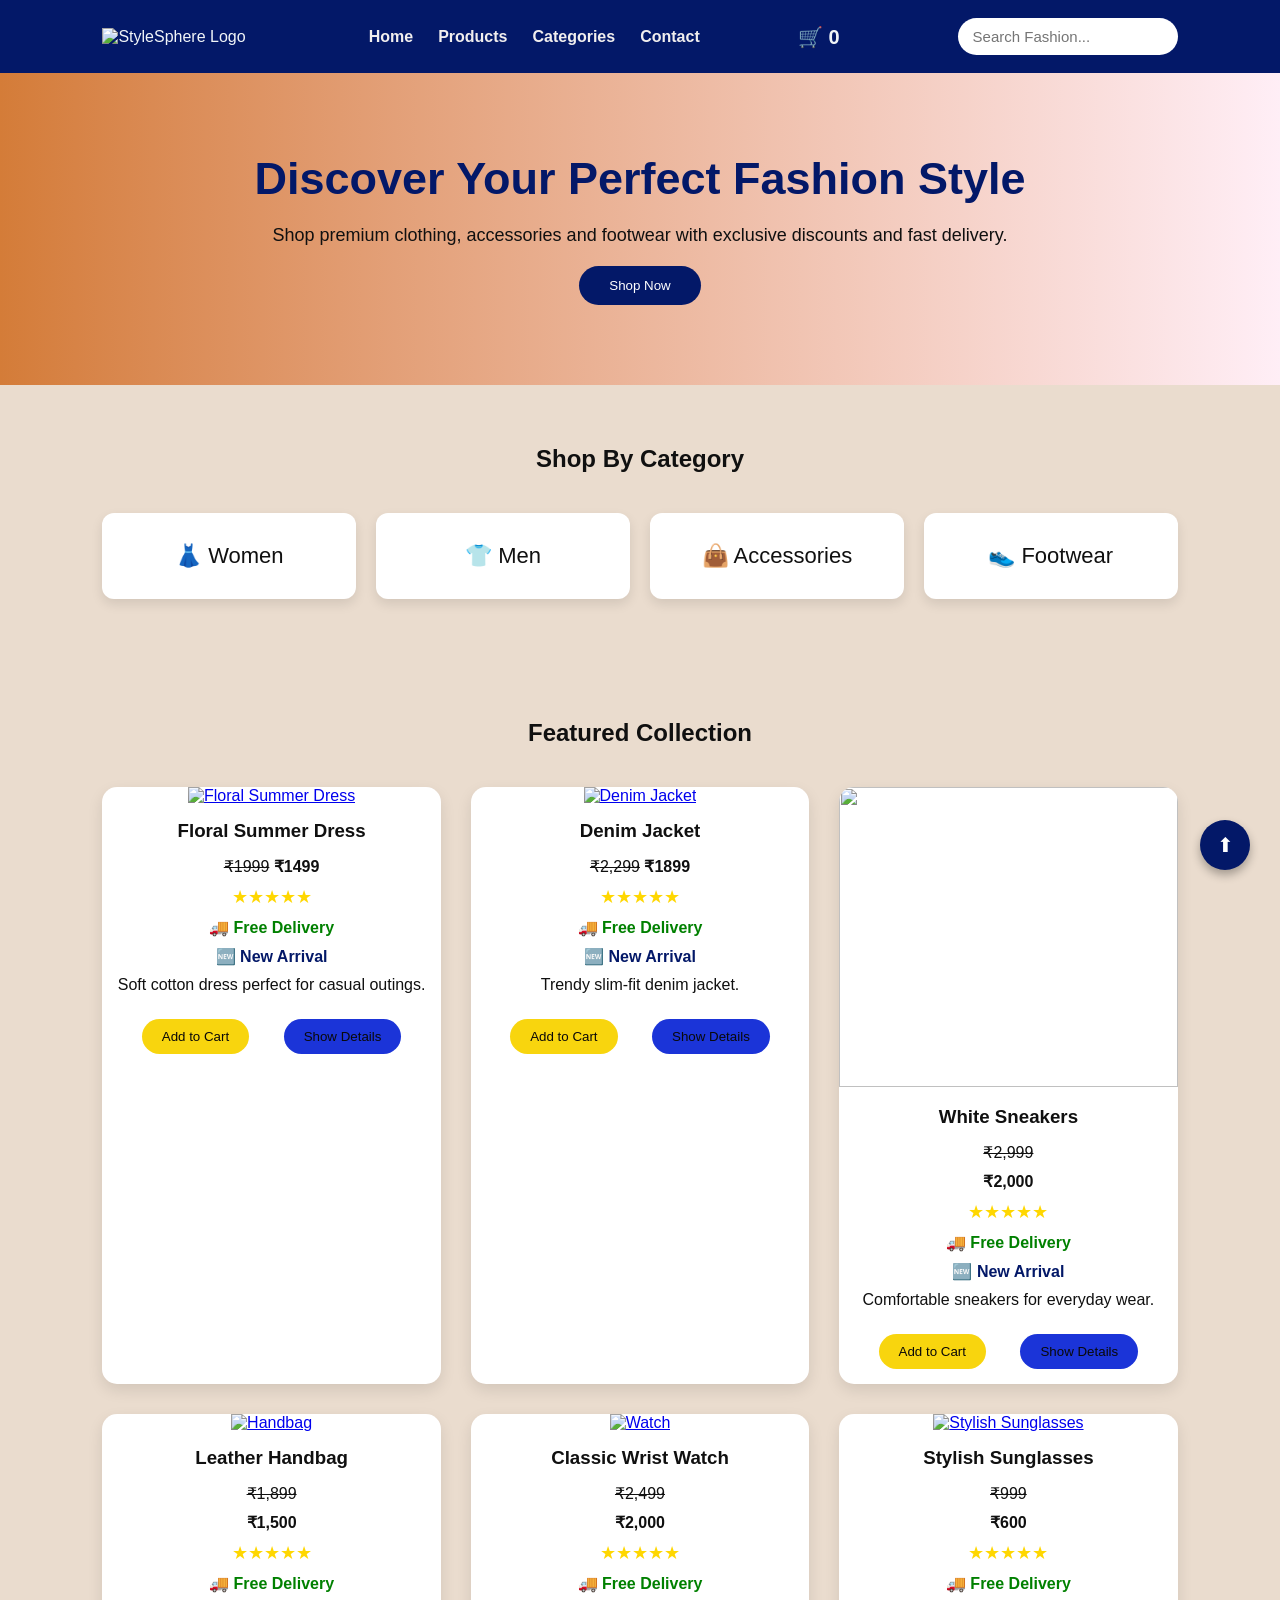
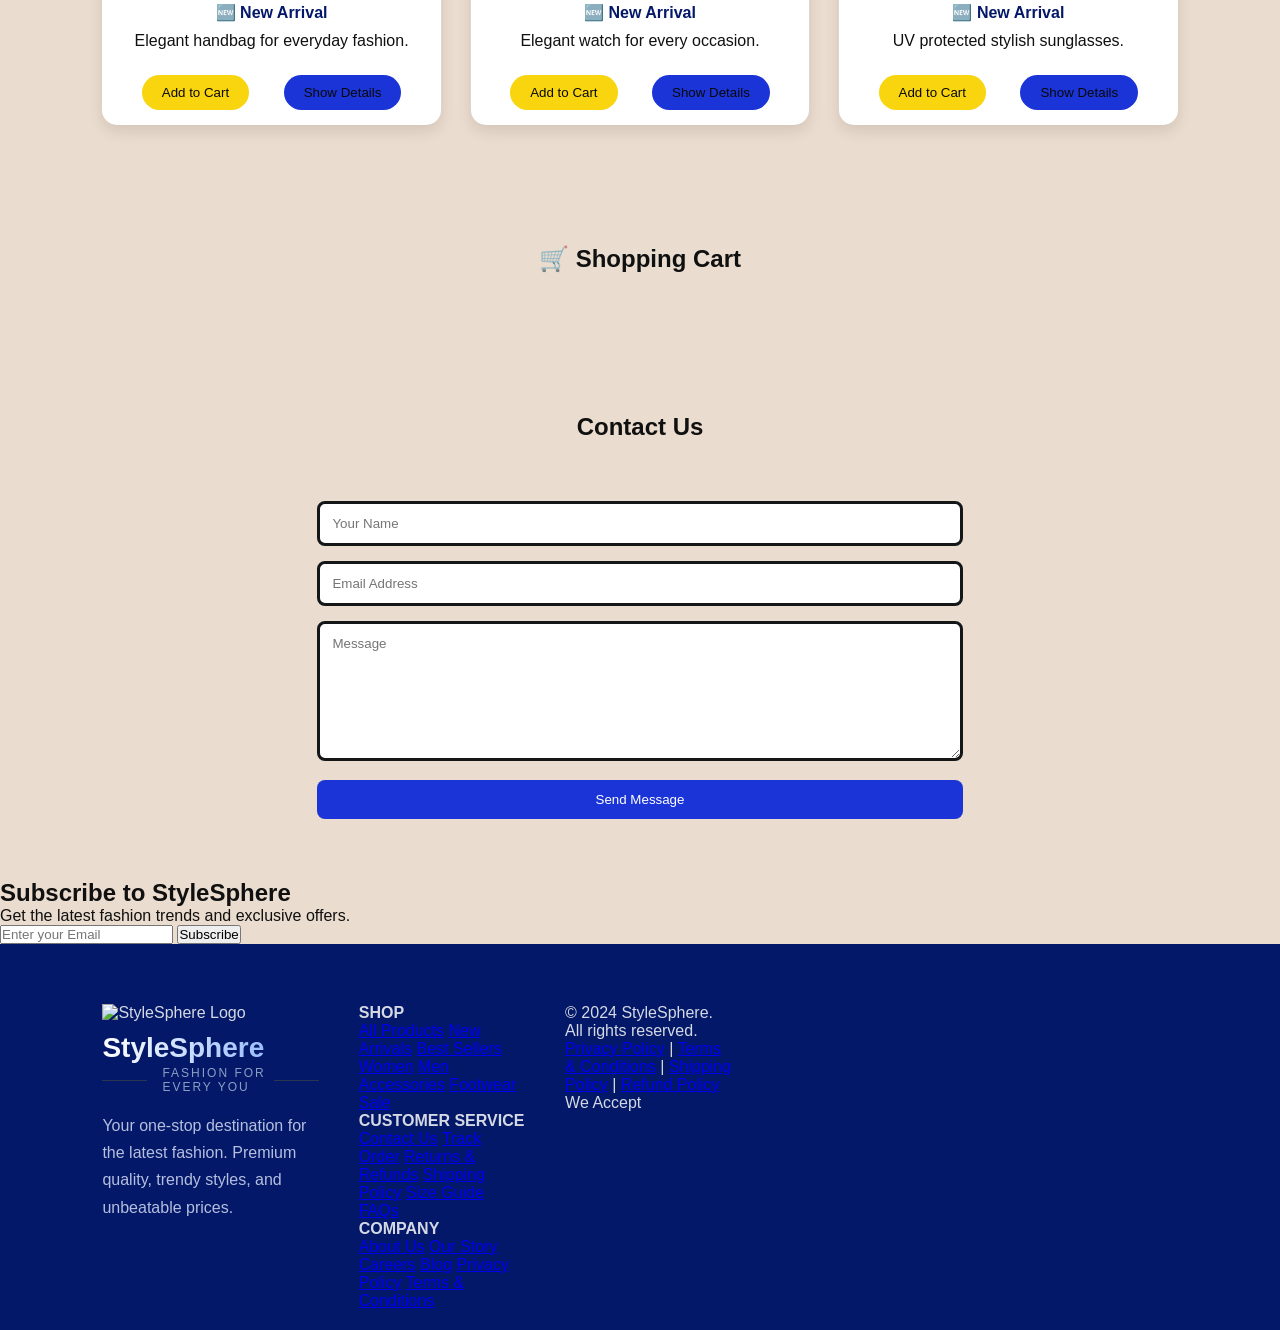
==== index.html @ 3c27be88 "Initial commit - StyleSphere Fashion Store" ====
<!DOCTYPE html>
<html lang="en">
<head>
    <meta charset="UTF-8">
    <meta name="viewport" content="width=device-width, initial-scale=1.0">
    <title>StyleSphere | Fashion Store</title>

    <link rel="stylesheet" href="style.css">
</head>

<body>

    <!-- Navigation -->

    <header>

        <div class="logo">
            <img src="logo.png" alt="StyleSphere Logo">
        </div>
        <nav>
            <ul>
                <li><a href="#">Home</a></li>
                <li><a href="#products">Products</a></li>
                <li><a href="#categories">Categories</a></li>
                <li><a href="#contact">Contact</a></li>
            </ul>
        </nav>
        <div class="cart">
            🛒 <span id="cart-count">0</span>
        </div>
        
        <div class="search-box">
           <input type="text" id="search" placeholder="Search Fashion..." onkeyup="searchProducts()">
        </div>
    </header>



    <!-- Hero Section -->

    <section class="hero">
        <h2>Discover Your Perfect Fashion Style</h2>
        <p>
            Shop premium clothing, accessories and footwear with exclusive discounts and fast delivery.
        </p>
        <button onclick="document.getElementById('products').scrollIntoView({behavior:'smooth'})">
    Shop Now
</button>
    </section>



    <!-- Categories -->

    <section id="categories">

        <h2>Shop By Category</h2>
        <div class="category-box">
            <div id="women">👗 Women</div>
            <div id="men">👕 Men</div>
            <div id="accessories">👜 Accessories</div>
            <div id="footwear">👟 Footwear</div>
        </div>

    </section>



    <!-- Products -->

    <section id="products">
        <h2>Featured Collection</h2>
        <div class="product-container">

            <!--Product 1-->

            <div class="product-card">
                <a href="https://images.unsplash.com/photo-1496747611176-843222e1e57c?auto=format&fit=crop&w=500&q=80"
     alt="Floral Summer Dress" target="_self">
                <img src="https://images.unsplash.com/photo-1496747611176-843222e1e57c?auto=format&fit=crop&w=500&q=80"
     alt="Floral Summer Dress">
                </a>
                <h3>Floral Summer Dress</h3>

                <p>
                <del>₹1999</del>
                <b style="color:#101010;"> ₹1499</b>
                </p>
                <p style="color:gold;font-size:18px;">
★★★★★
</p>
<p style="color:green;font-weight:bold;">
🚚 Free Delivery
</p>
<p style="color:#031868; font-weight:bold;">
    🆕 New Arrival
</p>
                <p class="description">
                    Soft cotton dress perfect for casual outings.
                </p>

                <button class="cart-btn" onclick="addToCart(this)">
                    Add to Cart
                </button>
                <button class="details-btn" onclick="toggleDetails(this)">
                Show Details
            </button>

            <p class="extra-details" style="display:none;">
                ✔ Premium Cotton Fabric <br>
                ✔ Free Delivery <br>
                ✔ Easy Returns
            </p>

            </div>
            
            <!--Product 2-->

            <div class="product-card">
                <a href="https://images.pexels.com/photos/1040945/pexels-photo-1040945.jpeg?auto=compress&cs=tinysrgb&w=600"
     alt="Denim Jacket" target="_self">
                <img src="https://images.pexels.com/photos/1040945/pexels-photo-1040945.jpeg?auto=compress&cs=tinysrgb&w=600" alt="Denim Jacket">
                </a>
                <h3>Denim Jacket</h3>

                <p><del>₹2,299</del>
<b style="color:#0f0f10;">₹1899</b></p>
<p style="color:gold;font-size:18px;">
★★★★★
</p>
<p style="color:green;font-weight:bold;">
🚚 Free Delivery
</p>
<p style="color:#031868; font-weight:bold;">
    🆕 New Arrival
</p>
                <p class="description">
                    Trendy slim-fit denim jacket.
                </p>

                <button class="cart-btn" onclick="addToCart(this)">
                    Add to Cart</button>
                <button class="details-btn" onclick="toggleDetails(this)">
                Show Details
                </button>

                <p class="extra-details" style="display:none;">
                ✔ Comfortable Fit <br>
                ✔ Premium Denim <br>
                ✔ 1 Year Warranty
            </p>

            </div>

            <!--Product 3-->

            <div class="product-card">
                <a href="https://images.unsplash.com/photo-1542291026-7eec264c27ff?auto=format&fit=crop&w=500&q=80"
      target="_self">
                <img src="https://images.unsplash.com/photo-1542291026-7eec264c27ff?auto=format&fit=crop&w=500&q=80"> </a>
                <h3>White Sneakers</h3>
                <p><del>₹2,999</del></p>
                <b style="color:#101010;"> ₹2,000</b>
                <p style="color:gold;font-size:18px;">
★★★★★
</p>
<p style="color:green;font-weight:bold;">
🚚 Free Delivery
</p>
<p style="color:#031868; font-weight:bold;">
    🆕 New Arrival
</p>
                <p class="description">
                    Comfortable sneakers for everyday wear.
                </p>
                <button class="cart-btn" onclick="addToCart(this)">
                    Add to Cart
                </button>
                <button class="details-btn" onclick="toggleDetails(this)">
                Show Details
            </button>

            <p class="extra-details" style="display:none;">
                ✔ Lightweight <br>
                ✔ Water Resistant <br>
                ✔ Cushioned Sole
            </p>

            </div>

        <!--product 4-->
        <div class="product-card">
        <a href="https://images.unsplash.com/photo-1584917865442-de89df76afd3?auto=format&fit=crop&w=500&q=80" target="_self">
<img src="https://images.unsplash.com/photo-1584917865442-de89df76afd3?auto=format&fit=crop&w=500&q=80" alt="Handbag">
</a>
<h3>Leather Handbag</h3>

<p><del>₹1,899</del></p>
<b style="color:#101010;"> ₹1,500</b>
<p style="color:gold;font-size:18px;">
★★★★★
</p>
<p style="color:green;font-weight:bold;">
🚚 Free Delivery
</p>
<p style="color:#031868; font-weight:bold;">
    🆕 New Arrival
</p>
<p class="description">
Elegant handbag for everyday fashion.
</p>

<button class="cart-btn" onclick="addToCart(this)">
Add to Cart
</button>

<button class="details-btn" onclick="toggleDetails(this)">
Show Details
</button>

<p class="extra-details" style="display:none;">
✔ Premium Leather <br>
✔ Spacious <br>
✔ One Year Warranty
</p>

</div>
  <!--product 5-->

    <div class="product-card">
<a href="https://images.unsplash.com/photo-1523170335258-f5ed11844a49?auto=format&fit=crop&w=500&q=80" alt="Watch">
<img src="https://images.unsplash.com/photo-1523170335258-f5ed11844a49?auto=format&fit=crop&w=500&q=80" alt="Watch">
</a>
<h3>Classic Wrist Watch</h3>

<p><del>₹2,499</del></p>

<b style="color:#101010;"> ₹2,000</b>
<p style="color:gold;font-size:18px;">
★★★★★
</p>
<p style="color:green;font-weight:bold;">
🚚 Free Delivery
</p>
<p style="color:#031868; font-weight:bold;">
    🆕 New Arrival
</p>
<p class="description">
Elegant watch for every occasion.
</p>

<button class="cart-btn" onclick="addToCart(this)">
Add to Cart
</button>

<button class="details-btn" onclick="toggleDetails(this)">
Show Details
</button>

<p class="extra-details" style="display:none;">
✔ Water Resistant <br>
✔ Stainless Steel <br>
✔ Premium Finish
</p>

</div>

<!--Product 6-->

<div class="product-card">
<a href="https://images.unsplash.com/photo-1511499767150-a48a237f0083?auto=format&fit=crop&w=500&q=80" alt="Stylish Sunglasses">
<img src="https://images.unsplash.com/photo-1511499767150-a48a237f0083?auto=format&fit=crop&w=500&q=80" alt="Stylish Sunglasses">
</a>
<h3>Stylish Sunglasses</h3>

<p><del>₹999</del></p>
<b style="color:#101010;"> ₹600</b>
<p style="color:gold;font-size:18px;">
★★★★★
</p>
<p style="color:green;font-weight:bold;">
🚚 Free Delivery
</p>
<p style="color:#031868; font-weight:bold;">
    🆕 New Arrival
</p>
<p class="description">
UV protected stylish sunglasses.
</p>

<button class="cart-btn" onclick="addToCart(this)">
Add to Cart
</button>

<button class="details-btn" onclick="toggleDetails(this)">
Show Details
</button>

<p class="extra-details" style="display:none;">
✔ UV Protection <br>
✔ Lightweight <br>
✔ Trendy Design
</p>

</div>

</div>
    </section>

    <!-- Shopping Cart -->

<section id="shopping-cart">

    <h2>🛒 Shopping Cart</h2>

    <ul id="cart-items"></ul>

</section>
    <!-- Contact -->

    <section id="contact">
        <h2>Contact Us</h2>

        <form>
            
            <input type="text"
                   placeholder="Your Name"
                   required>
                 
            <input type="email"
                   placeholder="Email Address"
            required>       
            <textarea
                placeholder="Message" required></textarea>
            <button type="submit">
                Send Message
            </button>
        </form>
    </section>

<section class="newsletter">

<h2>Subscribe to StyleSphere</h2>

<p>
Get the latest fashion trends and exclusive offers.
</p>

<input type="email" placeholder="Enter your Email">

<button onclick="window.location.href='comingsoon.html'">
Subscribe
</button>

</section>

<footer class="footer">

  <div class="footer-container">
    <!-- Left Section -->
    <div class="footer-about">
      <div class="footer-logo">
        <img src="logo.png" alt="StyleSphere Logo" class="footer-logo-img">
        <div class="footer-logo-text">
          <h2>StyleSphere</h2>
          <p>FASHION FOR EVERY YOU</p>
        </div>
      </div>
      <p class="footer-description">
        Your one-stop destination for the latest fashion. Premium quality, trendy styles, and unbeatable prices.
      </p>
      <div class="footer-socials">
        <a href="#" aria-label="Facebook"><i class="fab fa-facebook-f"></i></a>
        <a href="#" aria-label="Instagram"><i class="fab fa-instagram"></i></a>
        <a href="#" aria-label="Twitter"><i class="fab fa-twitter"></i></a>
        <a href="#" aria-label="Pinterest"><i class="fab fa-pinterest-p"></i></a>
      </div>
    </div>

    <!-- Links -->
    <div class="footer-links">
      <div class="footer-col">
        <h4>SHOP</h4>
        <a href="#">All Products</a>
        <a href="#">New Arrivals</a>
        <a href="#">Best Sellers</a>
        <a href="#">Women</a>
        <a href="#">Men</a>
        <a href="#">Accessories</a>
        <a href="#">Footwear</a>
        <a href="#">Sale</a>
      </div>

      <div class="footer-col">
        <h4>CUSTOMER SERVICE</h4>
        <a href="#">Contact Us</a>
        <a href="#">Track Order</a>
        <a href="#">Returns & Refunds</a>
        <a href="#">Shipping Policy</a>
        <a href="#">Size Guide</a>
        <a href="#">FAQs</a>
      </div>

      <div class="footer-col">
        <h4>COMPANY</h4>
        <a href="#">About Us</a>
        <a href="#">Our Story</a>
        <a href="#">Careers</a>
        <a href="#">Blog</a>
        <a href="#">Privacy Policy</a>
        <a href="#">Terms & Conditions</a>
      </div>

     
    </div>

    <div class="footer-bottom">
      <div class="footer-bottom-left">
        © 2024 StyleSphere. All rights reserved.
        <div class="footer-bottom-links">
          <a href="#">Privacy Policy</a>
          <span>|</span>
          <a href="#">Terms & Conditions</a>
          <span>|</span>
          <a href="#">Shipping Policy</a>
          <span>|</span>
          <a href="#">Refund Policy</a>
        </div>
      </div>

      <div class="footer-bottom-right">
        <span>We Accept</span>
        <div class="payment-methods">
          <i class="fab fa-cc-visa" title="Visa"></i>
          <i class="fab fa-cc-mastercard" title="Mastercard"></i>
          <i class="fab fa-cc-amex" title="American Express"></i>
          <i class="fab fa-cc-paypal" title="PayPal"></i>
          <i class="fas fa-credit-card" title="UPI"></i>
        </div>
      </div>
    </div>
  </div>
</footer>

<button id="topBtn" onclick="window.scrollTo({top:0,behavior:'smooth'})">
    ⬆
</button>
    <script src="script.js"></script>

</body>
</html>
---- style.css ----
*{
    margin:0;
    padding:0;
    box-sizing:border-box;
    font-family:Arial, sans-serif;
}


body{
    background:oklch(90.193% 0.02427 67.421);
    color:#101010;
}

/* Header */

header{
    display:flex;
    justify-content:space-between;
    align-items:center;
    padding:18px 8%;
    background:#031868;
    color:rgb(241, 245, 248);
    position:sticky;
    top:0;
}

.logo h1{
    font-size:30px;
}
.logo img{
    width:150px;
    height:auto;
}

nav ul{
    display:flex;
    list-style:none;
}

nav ul li{
    margin-left:25px;
}

nav ul li a{
    text-decoration:none;
    color:rgb(241, 238, 238);
    font-weight:bold;
    transition:.3s;
}

nav ul li a:hover{
    color:#191617;
}

.cart{
    font-size:20px;
    font-weight:bold;
}

/* Hero */

.hero{
    text-align:center;
    padding:80px 20px;
    background:linear-gradient(to right,oklch(67.03% 0.13614 55.114),#ffeef6);
}

.hero h2{
    font-size:45px;
    color:#031868;
}

.hero p{
    margin:20px 0;
    font-size:18px;
}

.hero button{
    padding:12px 30px;
    border:none;
    background:#031868;
    color:white;
    border-radius:30px;
    cursor:pointer;
    transition:.3s;
}

.hero button:hover{
    background:#0613cf;
    transform:scale(1.05);
}

/* Categories */

#categories{
    padding:60px 8%;
}

#categories h2{
    text-align:center;
    margin-bottom:40px;
}

.category-box{
    display:grid;
    grid-template-columns:repeat(4,1fr);
    gap:20px;
}

.category-box div{
    background:white;
    padding:30px;
    text-align:center;
    border-radius:12px;
    box-shadow:0 5px 12px rgba(0,0,0,.1);
    font-size:22px;
    transition:.3s;
}

.category-box div:hover{
    transform:translateY(-8px);
}

/* Products */

#products{
    padding:60px 8%;
}

#products h2{
    text-align:center;
    margin-bottom:40px;
}

.product-container{
    display:grid;
    grid-template-columns:repeat(3,1fr);
    gap:30px;
}

.product-card{
    background:white;
    border-radius:15px;
    overflow:hidden;
    text-align:center;
    box-shadow:0 6px 15px rgba(0,0,0,.1);
    transition:.3s;
}

.product-card:hover{
    transform:translateY(-10px);
}

.product-card img{
    width:100%;
    height:300px;
    object-fit:cover;
}

.product-card h3{
    margin:15px 0;
}

.product-card p{
    margin:10px;
}

.product-card button{
    margin:15px;
    padding:10px 20px;
    background:#f8d50e;
    color:rgb(10, 9, 9);
    border:none;
    border-radius:25px;
    cursor:pointer;
    transition:.3s;
}

.product-card button:hover{
    background:#f8d50e;
}

/* Contact */

#contact{
    padding:60px 8%;
}

#contact h2{
    text-align:center;
    margin-bottom:60px;
}

form{
    width:60%;
    margin:auto;
}

form input,
form textarea{
    width:100%;
    margin-bottom:15px;
    padding:12px;
    border:3px solid #141617;
    border-radius:8px;
}

form textarea{
    height:140px;
}

form button{
    width:100%;
    padding:12px;
    border:none;
    background:#1b34d8;
    color:white;
    border-radius:8px;
    cursor:pointer;
}

/* Footer */

/* Footer */
.footer {
  background: #031868; /* dark blue */
  color: #d5d9e3;
  padding: 60px 8% 20px;
  font-family: 'Poppins', sans-serif;
}

.footer-container {
  display: grid;
  grid-template-columns: 1.3fr 1fr 1fr 1fr 1.2fr;
  gap: 40px;
  align-items: flex-start;
}

.footer-logo-img {
  height: 50px;
}

.footer-logo-text h2 {
  font-size: 28px;
  margin: 10px 0 2px;
  background: linear-gradient(90deg, #ffffff, #7aa7ff);
  -webkit-background-clip: text;
  -webkit-text-fill-color: transparent;
}

.footer-logo-text p {
  font-size: 12px;
  letter-spacing: 2px;
  color: #8aa0c3;
  position: relative;
  padding-left: 60px;
}

.footer-logo-text p::before,
.footer-logo-text p::after {
  content: '';
  position: absolute;
  top: 50%;
  width: 45px;
  height: 1px;
  background: #2a3550;
}

.footer-logo-text p::before {
  left: 0;
}

.footer-logo-text p::after {
  left: auto;
  right: 0;
}

.footer-description {
  margin: 18px 0 20px;
  color: #b6bfdf;
  line-height: 1.7;
  max-width: 280px;
}

.footer-socials {
  display: flex;
  gap: 14px;
}
/* Search Box */
.search-box{
    margin-left:20px;
}
.search-box input{
    padding:10px 15px;
    width:220px;
    border:none;
    border-radius:25px;
    outline:none;
    font-size:15px;
    transition:0.3s;
}

.search-box input:focus{
    width:250px;
    box-shadow:0 0 10px rgba(255,255,255,0.8);
}

/* Details Button */

.details-btn{
    background:#1b34d8 !important;
}

.details-btn:hover{
    background:#1b34d8 !important;
}

.extra-details{
    color:#666;
    font-size:14px;
    line-height:25px;
    margin-bottom:15px;
}

/* Shopping Cart */

#shopping-cart{
    padding:60px 8%;
}

#shopping-cart h2{
    text-align:center;
    margin-bottom:20px;
}

#cart-items{
    list-style:none;
    max-width:500px;
    margin:auto;
    padding:0;
}

#cart-items li{
    background:white;
    margin:10px 0;
    padding:15px;
    border-radius:10px;
    box-shadow:0 4px 8px rgba(0,0,0,0.1);
}
/* Responsive */

@media(max-width:900px){

.product-container{
    grid-template-columns:1fr;
}

.category-box{
    grid-template-columns:1fr 1fr;
}

header{
    flex-direction:column;
}

nav ul{
    margin:20px 0;
    flex-direction:column;
    text-align:center;
}

nav ul li{
    margin:10px 0;
}

form{
    width:90%;
}

.hero h2{
    font-size:35px;
}


}
#topBtn{
    position:fixed;
    bottom:30px;
    right:30px;
    width:50px;
    height:50px;
    border:none;
    border-radius:50%;
    background:#031868;
    color:white;
    font-size:20px;
    cursor:pointer;
    box-shadow:0 5px 10px rgba(0,0,0,.3);
    transition:.3s;
}

#topBtn:hover{
    transform:scale(1.1);
    background:#0613cf;
}
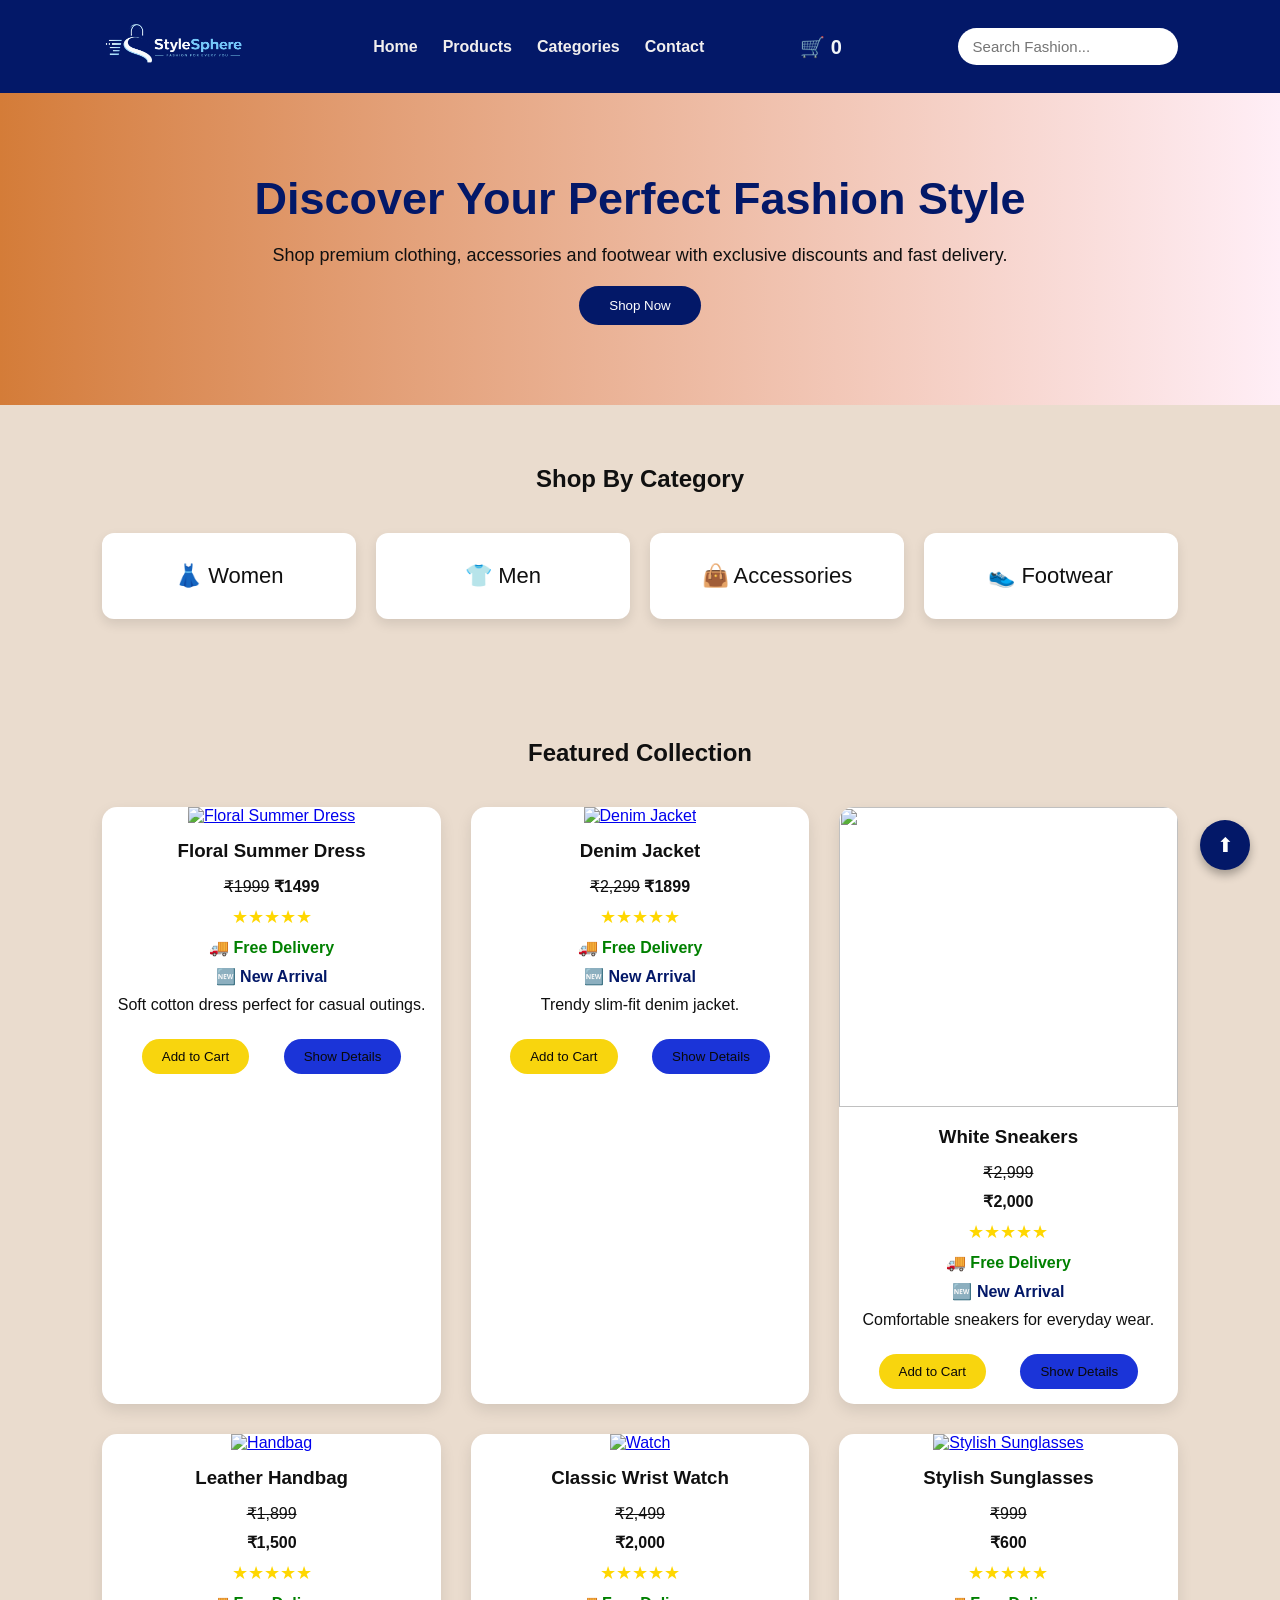
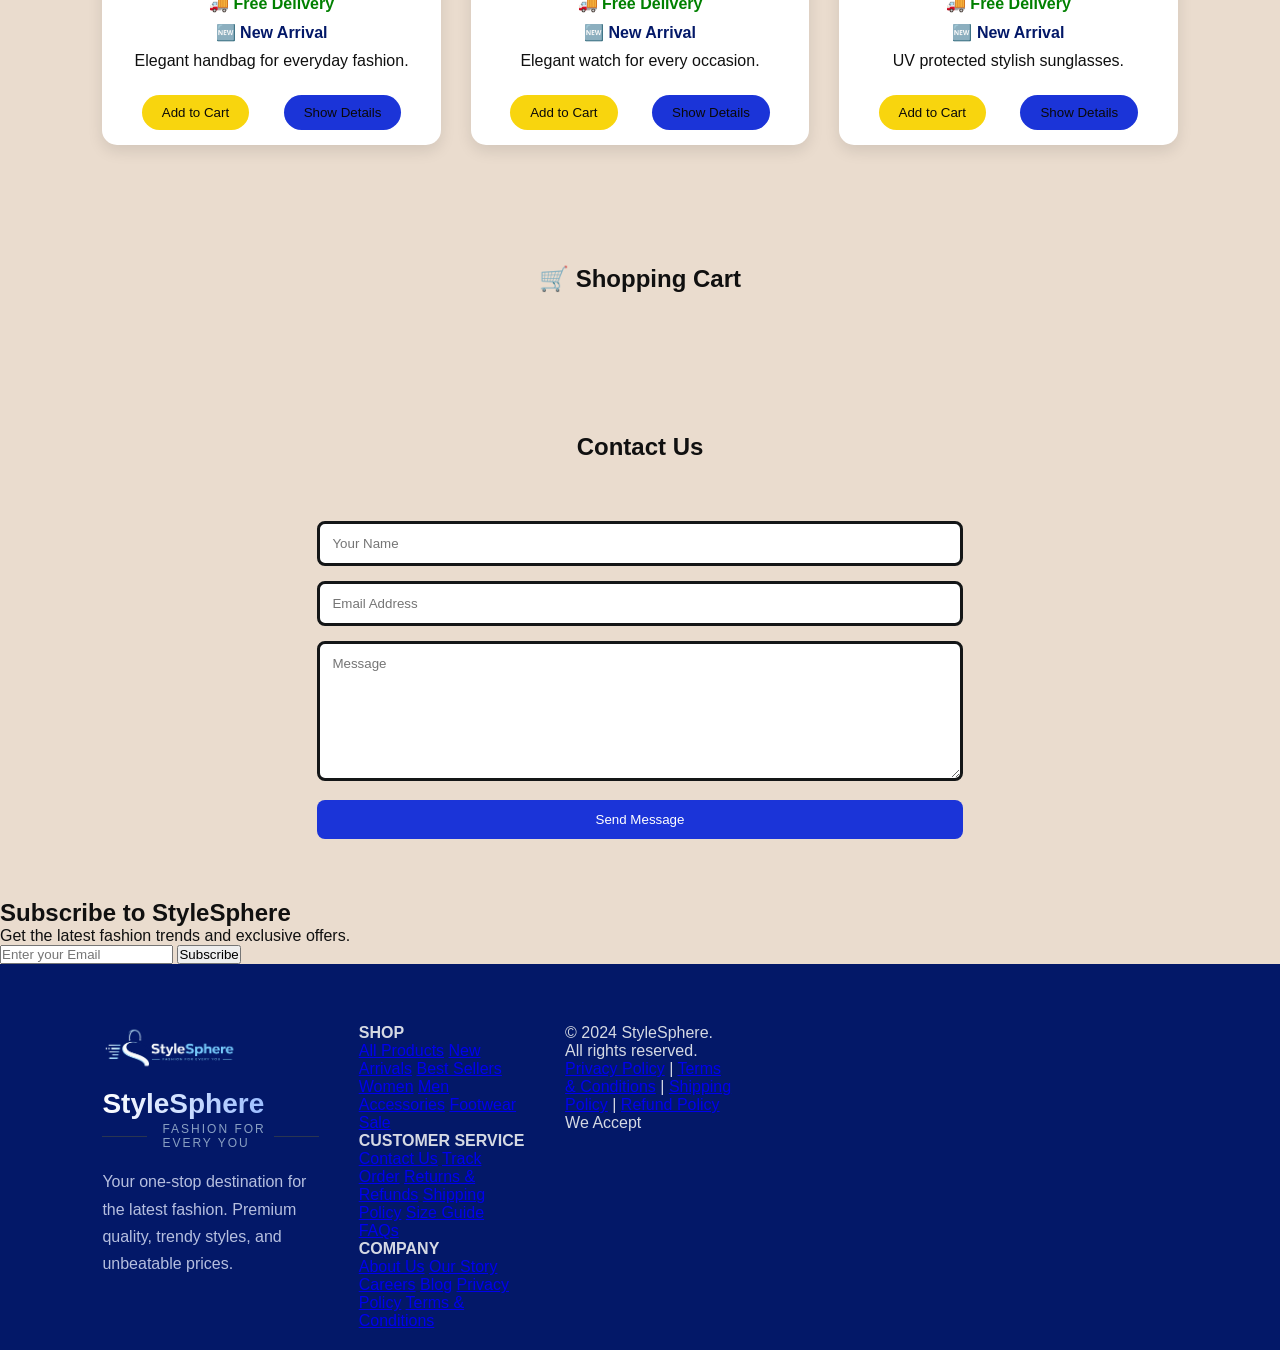
==== commit 8bf6c374: "Update index.html" ====
--- a/index.html
+++ b/index.html
@@ -15,7 +15,7 @@
     <header>
 
         <div class="logo">
-            <img src="logo.png" alt="StyleSphere Logo">
+            <img src="./logo.png" alt="StyleSphere Logo">
         </div>
         <nav>
             <ul>
@@ -448,4 +448,4 @@
     <script src="script.js"></script>
 
 </body>
-</html>+</html>
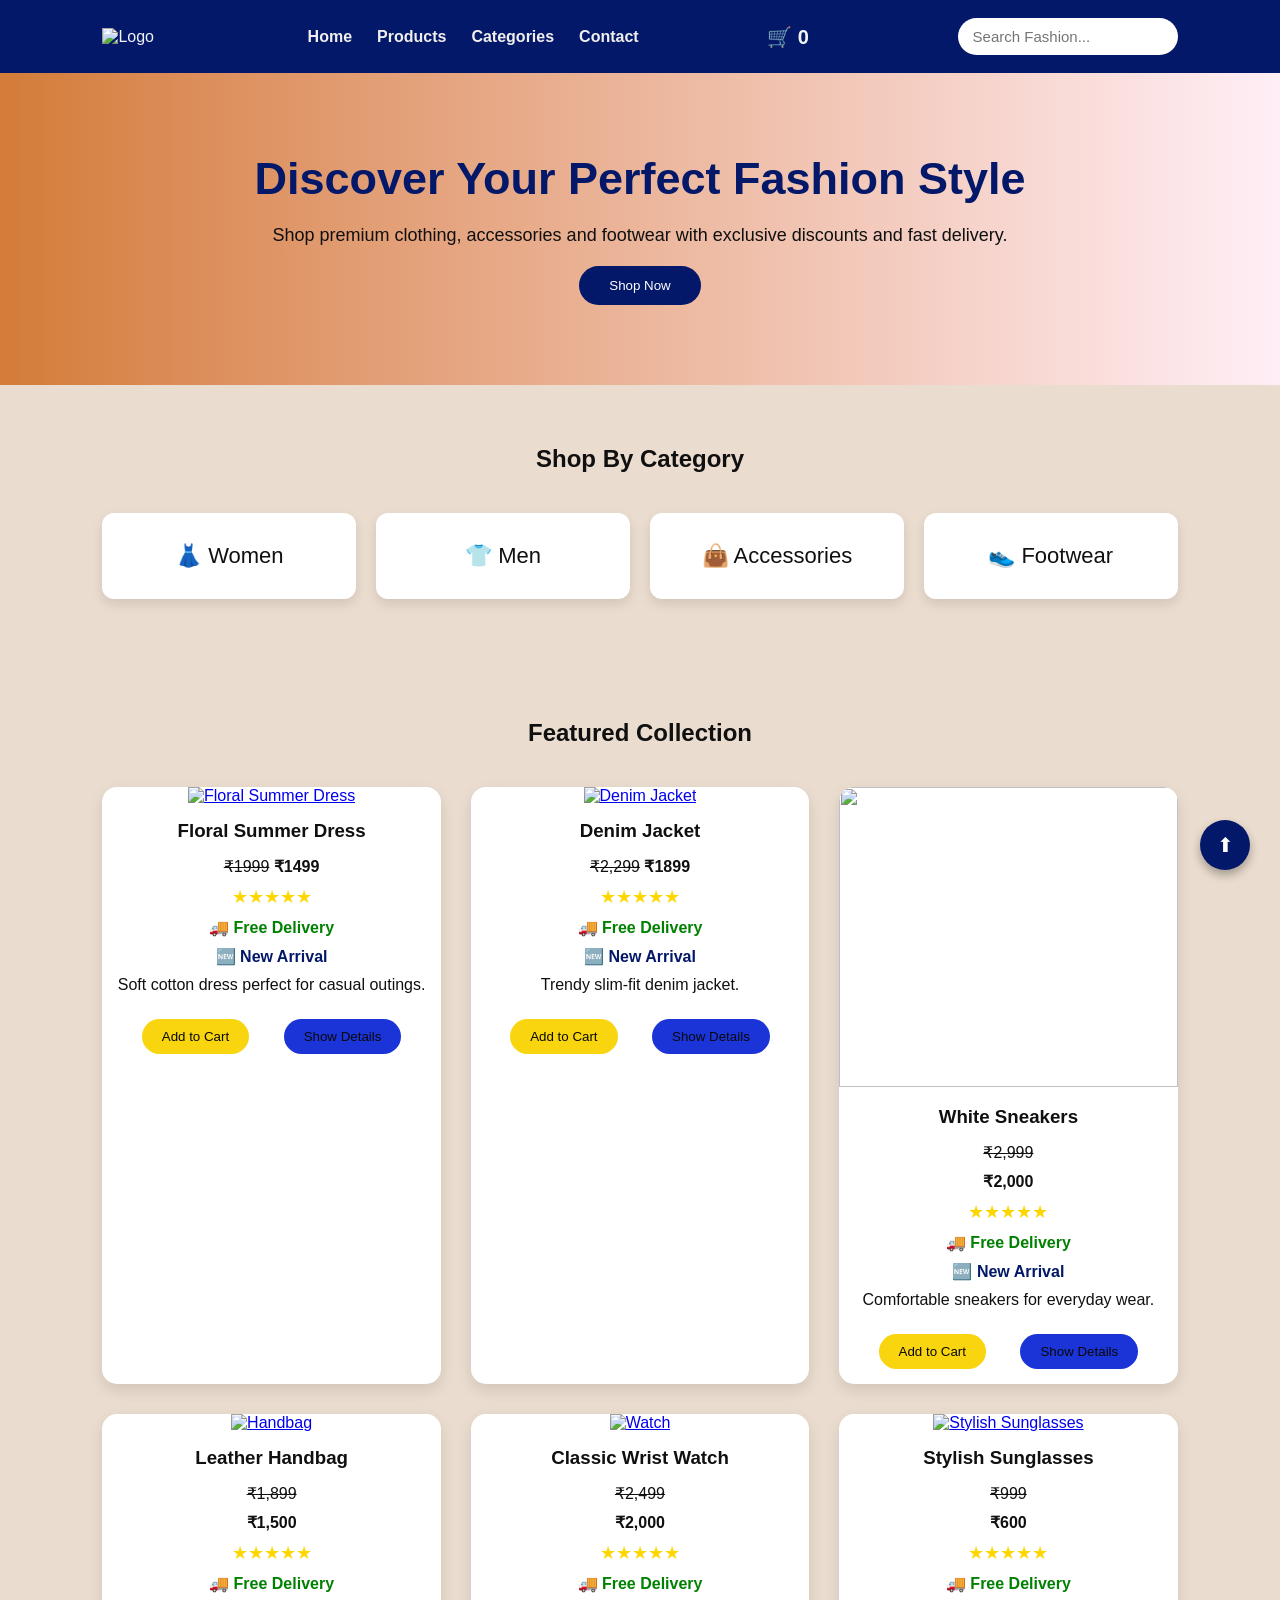
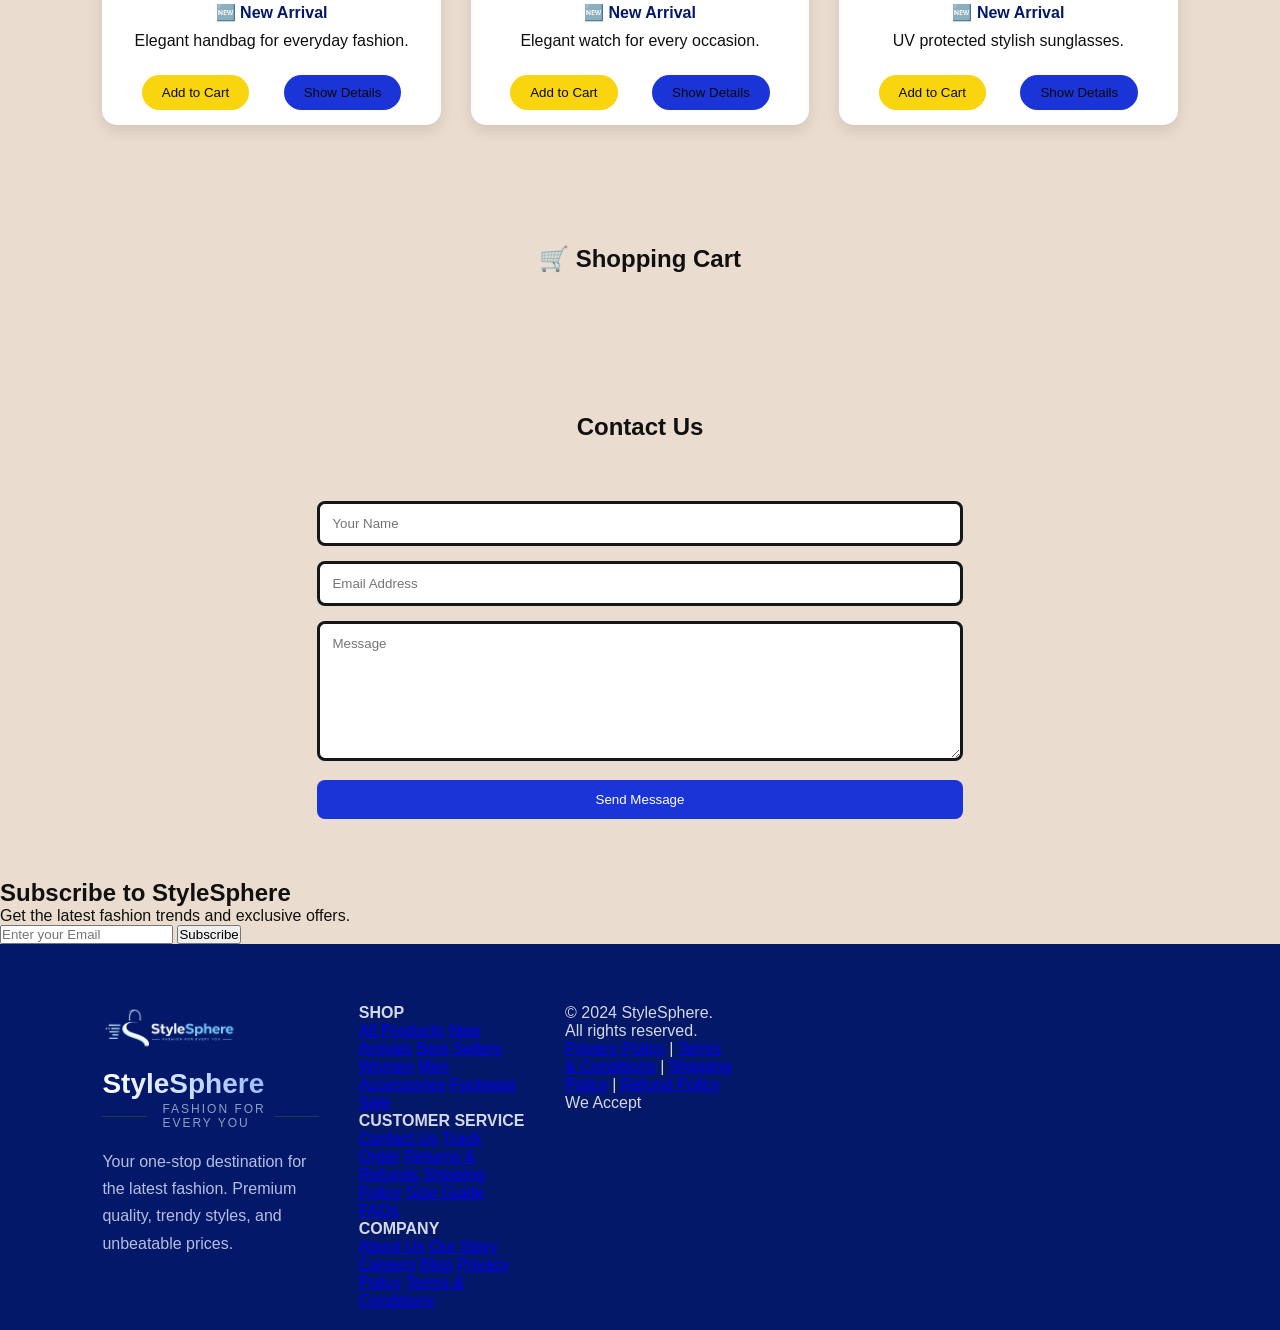
==== commit fc55b5a5: "Update index.html" ====
--- a/index.html
+++ b/index.html
@@ -15,7 +15,7 @@
     <header>
 
         <div class="logo">
-            <img src="./logo.png" alt="StyleSphere Logo">
+            <img src="https://via.placeholder.com/150x60.png?text=StyleSphere" alt="Logo">
         </div>
         <nav>
             <ul>
